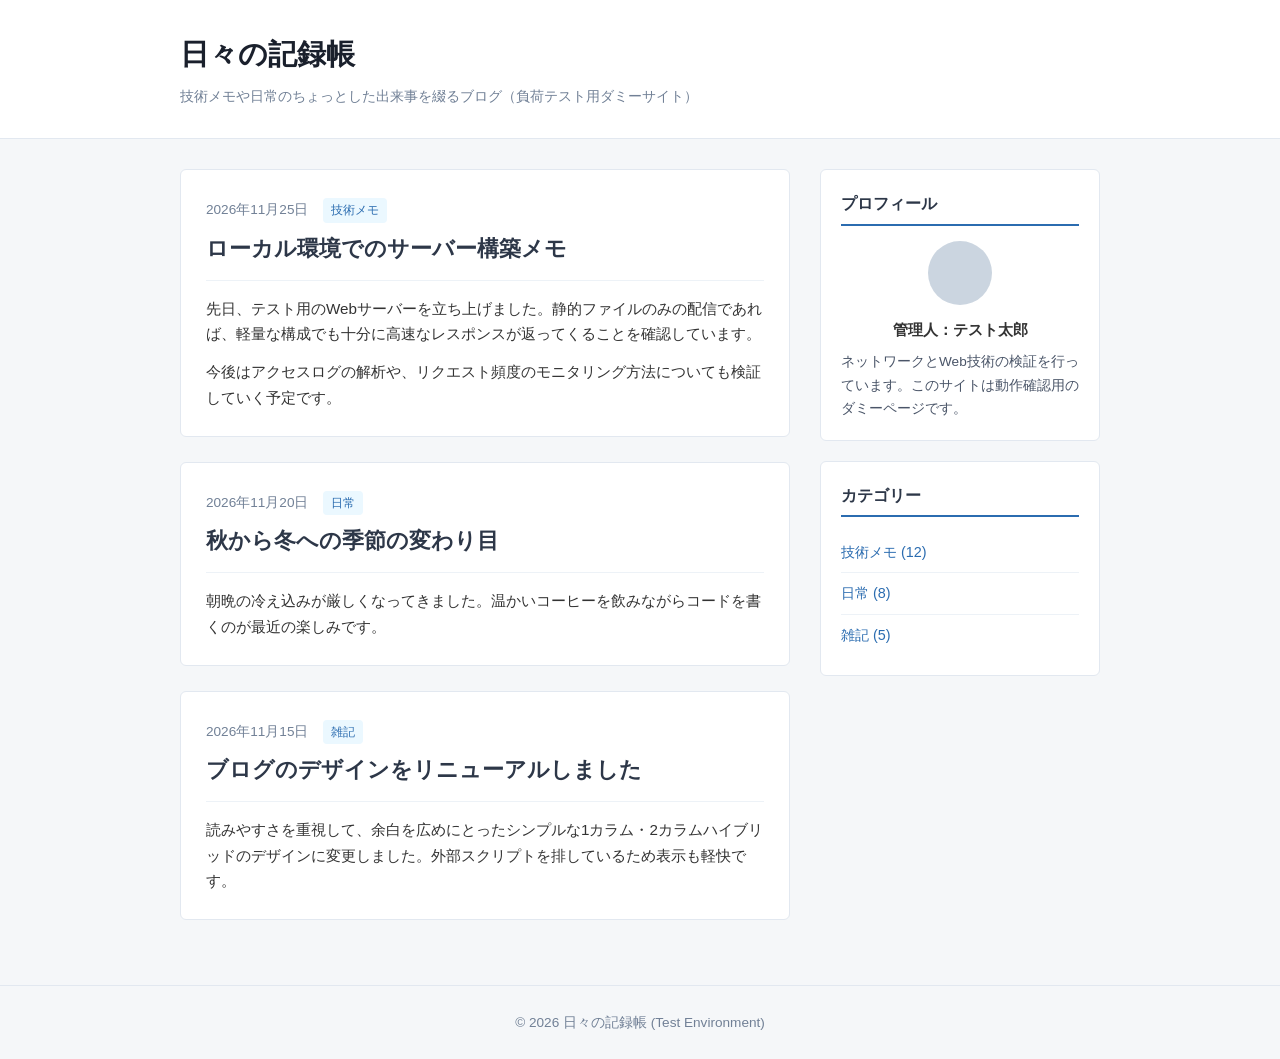
==== index.html @ 6438848c "Add files via upload" ====
<!DOCTYPE html>
<html lang="ja">
<head>
  <meta charset="UTF-8">
  <meta name="viewport" content="width=device-width, initial-scale=1.0">
  <title>日々の記録帳 - テスト用個人ブログ</title>
  <link rel="stylesheet" href="style.css">
</head>
<body>

  <header class="site-header">
    <div class="container">
      <h1 class="site-title"><a href="#">日々の記録帳</a></h1>
      <p class="site-description">技術メモや日常のちょっとした出来事を綴るブログ（負荷テスト用ダミーサイト）</p>
    </div>
  </header>

  <main class="container main-layout">
    <!-- 記事一覧エリア -->
    <div class="content-area">
      <article class="post">
        <header class="post-header">
          <time class="post-date" datetime="2026-11-25">2026年11月25日</time>
          <span class="post-category">技術メモ</span>
          <h2 class="post-title"><a href="#">ローカル環境でのサーバー構築メモ</a></h2>
        </header>
        <div class="post-body">
          <p>先日、テスト用のWebサーバーを立ち上げました。静的ファイルのみの配信であれば、軽量な構成でも十分に高速なレスポンスが返ってくることを確認しています。</p>
          <p>今後はアクセスログの解析や、リクエスト頻度のモニタリング方法についても検証していく予定です。</p>
        </div>
      </article>

      <article class="post">
        <header class="post-header">
          <time class="post-date" datetime="2026-11-20">2026年11月20日</time>
          <span class="post-category">日常</span>
          <h2 class="post-title"><a href="#">秋から冬への季節の変わり目</a></h2>
        </header>
        <div class="post-body">
          <p>朝晩の冷え込みが厳しくなってきました。温かいコーヒーを飲みながらコードを書くのが最近の楽しみです。</p>
        </div>
      </article>

      <article class="post">
        <header class="post-header">
          <time class="post-date" datetime="2026-11-15">2026年11月15日</time>
          <span class="post-category">雑記</span>
          <h2 class="post-title"><a href="#">ブログのデザインをリニューアルしました</a></h2>
        </header>
        <div class="post-body">
          <p>読みやすさを重視して、余白を広めにとったシンプルな1カラム・2カラムハイブリッドのデザインに変更しました。外部スクリプトを排しているため表示も軽快です。</p>
        </div>
      </article>
    </div>

    <!-- サイドバー -->
    <aside class="sidebar">
      <section class="widget">
        <h3 class="widget-title">プロフィール</h3>
        <div class="profile-avatar"></div>
        <p class="profile-name">管理人：テスト太郎</p>
        <p class="profile-bio">ネットワークとWeb技術の検証を行っています。このサイトは動作確認用のダミーページです。</p>
      </section>

      <section class="widget">
        <h3 class="widget-title">カテゴリー</h3>
        <ul class="category-list">
          <li><a href="#">技術メモ (12)</a></li>
          <li><a href="#">日常 (8)</a></li>
          <li><a href="#">雑記 (5)</a></li>
        </ul>
      </section>
    </aside>
  </main>

  <footer class="site-footer">
    <div class="container">
      <p>&copy; 2026 日々の記録帳 (Test Environment)</p>
    </div>
  </footer>

</body>
</html>
---- style.css ----
/* ベース設定 */
* {
  box-sizing: border-box;
  margin: 0;
  padding: 0;
}

body {
  font-family: -apple-system, BlinkMacSystemFont, "Segoe UI", Roboto, "Helvetica Neue", Arial, sans-serif;
  line-height: 1.7;
  color: #333;
  background-color: #f5f7f9;
}

a {
  color: #2b6cb0;
  text-decoration: none;
}

a:hover {
  text-decoration: underline;
}

.container {
  max-width: 960px;
  margin: 0 auto;
  padding: 0 20px;
}

/* ヘッダー */
.site-header {
  background-color: #ffffff;
  border-bottom: 1px solid #e2e8f0;
  padding: 30px 0;
  margin-bottom: 30px;
}

.site-title {
  font-size: 1.8rem;
  margin-bottom: 5px;
}

.site-title a {
  color: #1a202c;
}

.site-title a:hover {
  text-decoration: none;
}

.site-description {
  font-size: 0.9rem;
  color: #718096;
}

/* メインレイアウト */
.main-layout {
  display: flex;
  gap: 30px;
  align-items: flex-start;
}

.content-area {
  flex: 1;
}

/* 記事カード */
.post {
  background-color: #ffffff;
  border: 1px solid #e2e8f0;
  border-radius: 6px;
  padding: 25px;
  margin-bottom: 25px;
}

.post-header {
  margin-bottom: 15px;
  border-bottom: 1px solid #edf2f7;
  padding-bottom: 12px;
}

.post-date {
  font-size: 0.85rem;
  color: #718096;
  margin-right: 10px;
}

.post-category {
  display: inline-block;
  font-size: 0.75rem;
  background-color: #ebf8ff;
  color: #2b6cb0;
  padding: 2px 8px;
  border-radius: 4px;
}

.post-title {
  font-size: 1.35rem;
  margin-top: 8px;
}

.post-title a {
  color: #2d3748;
}

.post-body p {
  margin-bottom: 12px;
  font-size: 0.95rem;
}

.post-body p:last-child {
  margin-bottom: 0;
}

/* サイドバー */
.sidebar {
  width: 280px;
  flex-shrink: 0;
}

.widget {
  background-color: #ffffff;
  border: 1px solid #e2e8f0;
  border-radius: 6px;
  padding: 20px;
  margin-bottom: 20px;
}

.widget-title {
  font-size: 1rem;
  color: #2d3748;
  border-bottom: 2px solid #2b6cb0;
  padding-bottom: 6px;
  margin-bottom: 15px;
}

.profile-avatar {
  width: 64px;
  height: 64px;
  background-color: #cbd5e0;
  border-radius: 50%;
  margin: 0 auto 12px;
}

.profile-name {
  font-weight: bold;
  text-align: center;
  margin-bottom: 8px;
  font-size: 0.95rem;
}

.profile-bio {
  font-size: 0.85rem;
  color: #4a5568;
}

.category-list {
  list-style: none;
}

.category-list li {
  border-bottom: 1px solid #edf2f7;
  padding: 8px 0;
  font-size: 0.9rem;
}

.category-list li:last-child {
  border-bottom: none;
}

/* フッター */
.site-footer {
  text-align: center;
  padding: 25px 0;
  margin-top: 40px;
  border-top: 1px solid #e2e8f0;
  color: #718096;
  font-size: 0.85rem;
}

/* レスポンシブ対応 */
@media (max-width: 768px) {
  .main-layout {
    flex-direction: column;
  }
  .sidebar {
    width: 100%;
  }
}
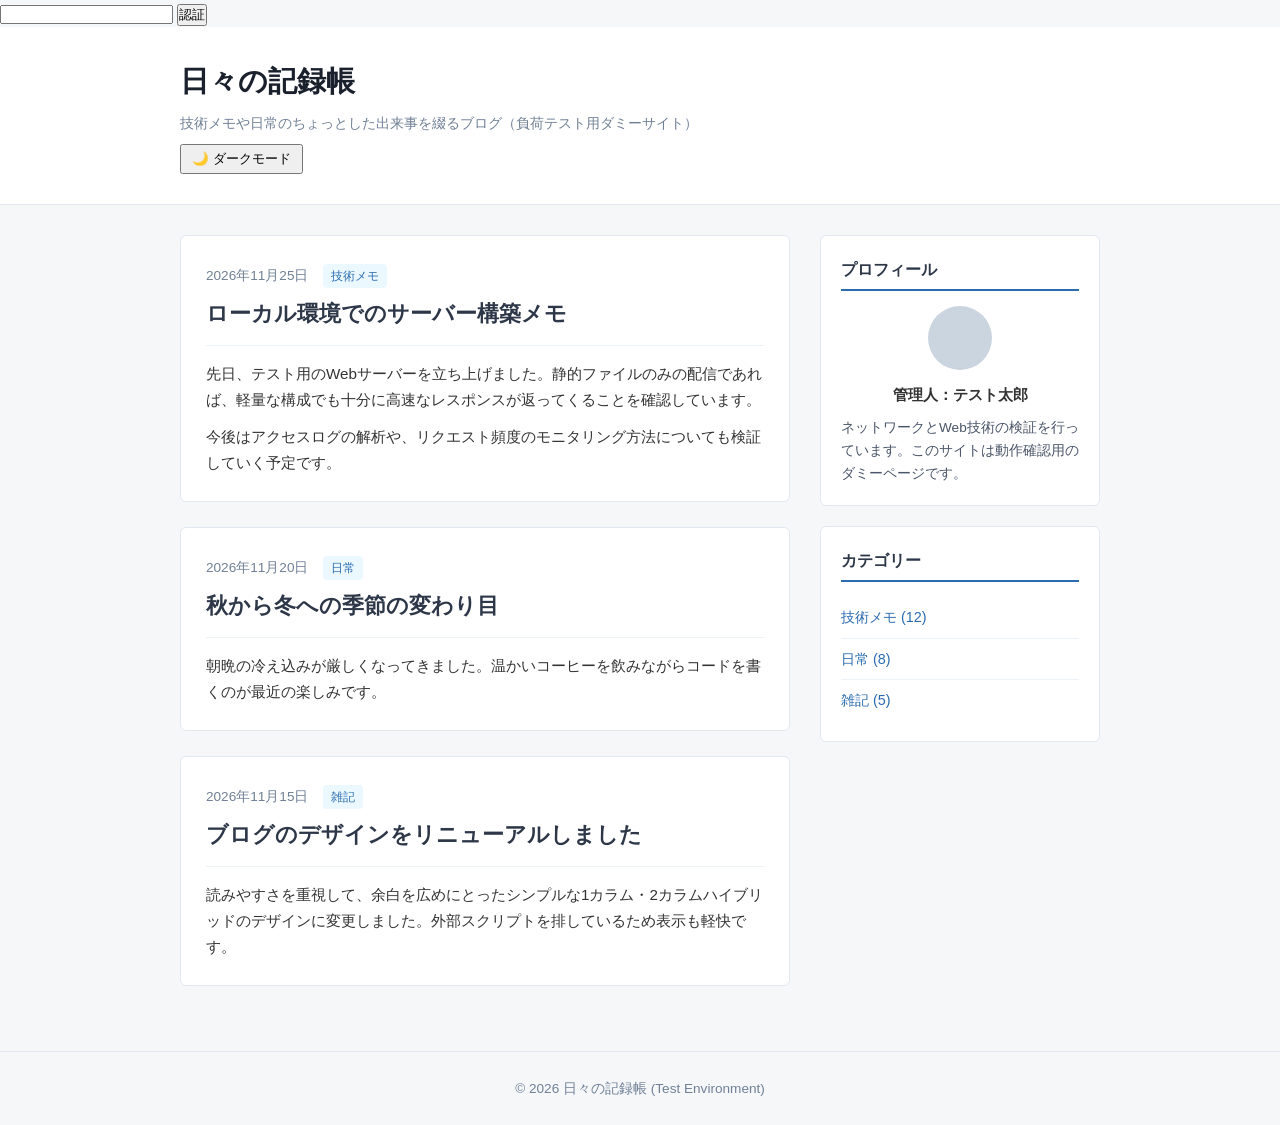
==== commit 2a34b6c9: "Implement password check functionality in index.html Added a password check function and input for a" ====
--- a/index.html
+++ b/index.html
@@ -7,7 +7,18 @@
   <link rel="stylesheet" href="style.css">
 </head>
 <body>
+<script type="text/javascript">  
+  function checkPassWorrd() {  
+    if ( document.getElementById("pass").value == "1223" ) {  // ここのvalueにパスワードの値を入れる  
+      location.href="go/go.html";  // URLは任意でOK
+    }  
+  }  
+</script>  
+<input type="password" id="pass">  
+<input type="button" onclick='checkPassWorrd()' value="認証">
 
+
+  <script src="do.js"></script>
   <header class="site-header">
     <div class="container">
       <h1 class="site-title"><a href="#">日々の記録帳</a></h1>
